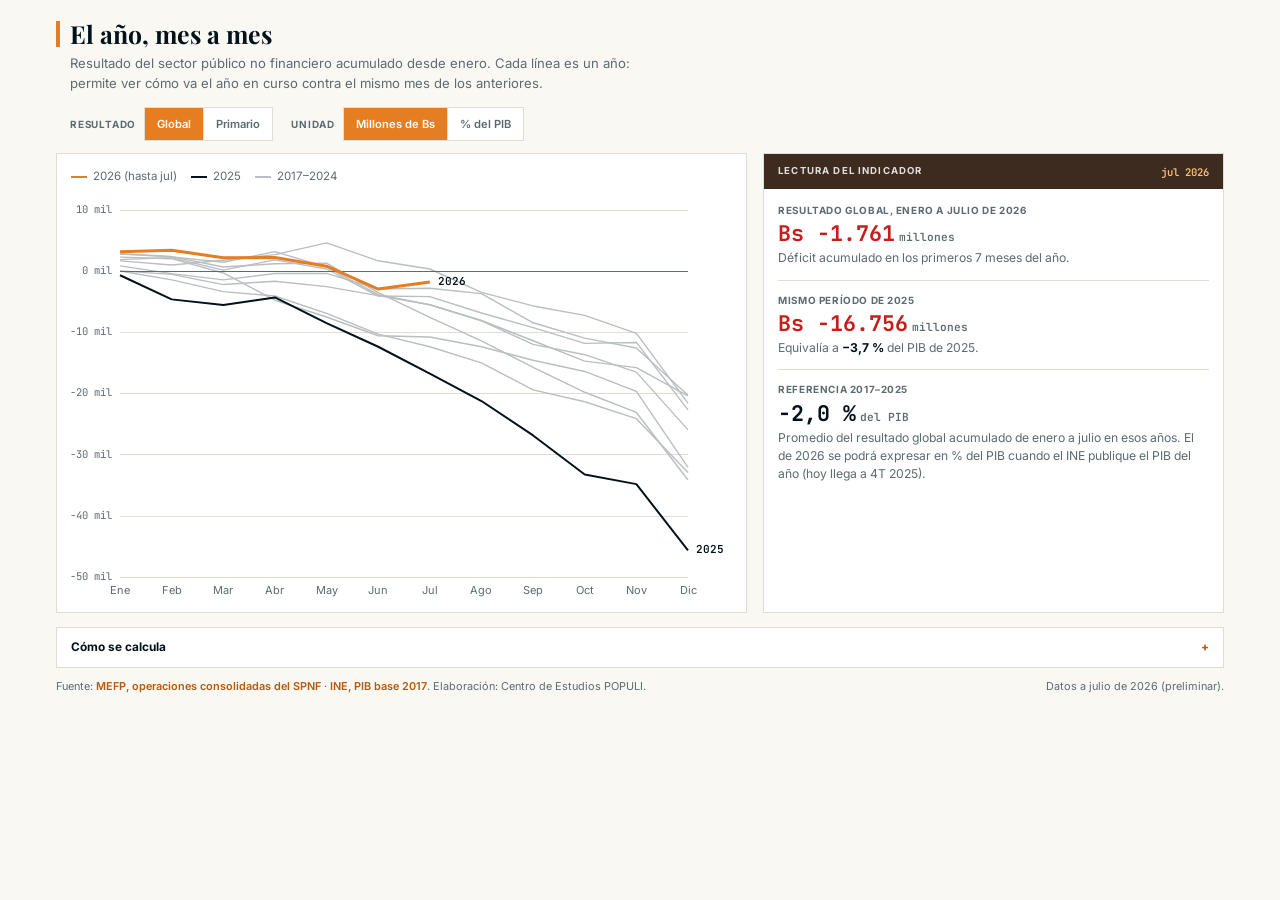
==== embed/acumulado.html @ 5e0bb0c6 "Monitor Fiscal: scrapers, controles, conciliación BCB-MEFP y 7 gráficos Fuentes (todas desde 2017, P" ====
<!DOCTYPE html>
<html lang="es">
<head>
<meta charset="UTF-8">
<meta name="viewport" content="width=device-width, initial-scale=1">
<title>El año, mes a mes · Monitor Fiscal POPULI</title>
<link rel="preconnect" href="https://fonts.googleapis.com"><link rel="preconnect" href="https://fonts.gstatic.com" crossorigin>
<link href="https://fonts.googleapis.com/css2?family=Playfair+Display:wght@600;700&family=Inter:wght@400;500;600;700&family=JetBrains+Mono:wght@500;600;700&display=swap" rel="stylesheet">
<link rel="stylesheet" href="comun.css">
<script src="lib/echarts.min.js"></script>
<script src="comun.js"></script>
</head>
<body>
<div class="wrap">
  <div class="hd">
    <h1 class="hd-t">El año, mes a mes</h1>
    <p class="hd-s">Resultado del sector público no financiero acumulado desde enero. Cada línea es un año: permite ver cómo va el año en curso contra el mismo mes de los anteriores.</p>
  </div>
  <div class="ctl">
    <div class="ctl-g"><span class="ctl-l">Resultado</span><div class="seg" id="c-tipo"></div></div>
    <div class="ctl-g"><span class="ctl-l">Unidad</span><div class="seg" id="c-unidad"></div></div>
  </div>
  <div class="grid">
    <div class="card">
      <div class="leyenda" id="leyenda"></div>
      <div class="chart" id="chart"><div class="cargando">Cargando…</div></div>
    </div>
    <aside class="lect">
      <div class="lect-hd"><b>Lectura del indicador</b><span id="corte"></span></div>
      <div class="lect-bd" id="lectura"></div>
    </aside>
  </div>
  <details class="notas">
    <summary>Cómo se calcula</summary>
    <div>
      <p>Para cada año se suma el resultado mensual del SPNF (flujo de caja, MEFP) desde enero hasta el mes indicado. Negativo es déficit.</p>
      <p><strong>En bolivianos</strong> los años se comparan en moneda corriente: la inflación agranda los montos recientes. <strong>En % del PIB</strong> cada año se divide por el PIB nominal de ese mismo año (INE, base 2017); el año en curso no aparece hasta que el INE publique su PIB.</p>
      <p>Los meses del año en curso son preliminares y el MEFP los revisa al publicar el mes siguiente.</p>
    </div>
  </details>
  <div class="fuente">
    <span>Fuente: <a id="f-mefp" target="_blank" rel="noopener">MEFP, operaciones consolidadas del SPNF</a> · <a id="f-ine" target="_blank" rel="noopener">INE, PIB base 2017</a>. Elaboración: Centro de Estudios POPULI.</span>
    <span id="f-corte"></span>
  </div>
</div>
<script>
(function () {
  const estado = { tipo: 'global', unidad: 'bs' };
  const el = document.getElementById('chart');
  const MES = PF.MESES.map(function (m) { return m.charAt(0).toUpperCase() + m.slice(1); });

  PF.cargar(['indicadores.json', 'spnf.json', 'pib.json']).then(function (r) {
    const ind = r[0], spnf = r[1], pib = r[2];
    const AC = ind.acumulado;
    const actual = AC[AC.length - 1], previo = AC[AC.length - 2];
    document.getElementById('f-mefp').href = spnf.meta.pagina;
    document.getElementById('f-ine').href = pib.meta.pagina;
    document.getElementById('f-corte').textContent = 'Datos a ' + PF.mesLargo(spnf.meta.ultimo_mes) + ' (preliminar).';
    document.getElementById('corte').textContent = PF.mes(spnf.meta.ultimo_mes);

    const valor = function (p) { return estado.unidad === 'pib' ? p[estado.tipo + '_pib'] : p[estado.tipo]; };
    const fmt = function (v) { return estado.unidad === 'pib' ? PF.num(v, 1) + ' %' : 'Bs ' + PF.num(v, 0); };

    const g = PF.montar(el, function () {
      const c = PF.c();
      // Color por año fijo: en curso = naranja, anterior = tinta, el resto gris.
      const color = function (a) { return a.anio === actual.anio ? c.c3 : a.anio === previo.anio ? c.ink : c.g3; };
      const visibles = AC.filter(function (a) { return estado.unidad === 'bs' || a.pib; });
      const items = [];
      if (visibles.indexOf(actual) >= 0) items.push({ nombre: String(actual.anio) + (actual.completo ? '' : ' (hasta ' + PF.MESES[actual.meses.length - 1] + ')'), color: c.c3, forma: 'linea' });
      items.push({ nombre: String(previo.anio), color: c.ink, forma: 'linea' });
      items.push({ nombre: AC[0].anio + '–' + (previo.anio - 1), color: c.g3, forma: 'linea' });
      PF.leyenda(document.getElementById('leyenda'), items);
      return {
        animationDuration: 500,
        grid: PF.grid({ right: PF.pequeño() ? 14 : 44 }),
        tooltip: PF.tooltip({
          formatter: function (ps) {
            const m = ps[0].dataIndex;
            const filas = visibles.map(function (a) { return { a: a, v: a.meses[m] ? valor(a.meses[m]) : null }; })
              .filter(function (x) { return x.v !== null && x.v !== undefined; })
              .sort(function (x, y) { return y.a.anio - x.a.anio; });
            return '<b>Enero a ' + PF.MESES_L[m] + '</b>' + filas.map(function (x) {
              return PF.fila(color(x.a), String(x.a.anio), fmt(x.v), 'linea');
            }).join('');
          }
        }),
        xAxis: PF.ejeX(MES, { boundaryGap: false }),
        yAxis: PF.ejeY(function (v) { return estado.unidad === 'pib' ? PF.num(v, 0) + ' %' : PF.num(v / 1000, 0) + ' mil'; }),
        series: visibles.map(function (a) {
          const destacado = a.anio === actual.anio || a.anio === previo.anio;
          return {
            type: 'line', name: String(a.anio), data: a.meses.map(valor), showSymbol: false, symbol: 'rect',
            symbolSize: 7, smooth: false, z: destacado ? 5 : 2,
            lineStyle: { width: a.anio === actual.anio ? 3 : destacado ? 2 : 1.4, color: color(a) },
            itemStyle: { color: color(a) }, emphasis: { focus: 'series' },
            endLabel: { show: !PF.pequeño() && destacado, formatter: '{a}', color: c.ink, fontFamily: 'JetBrains Mono', fontSize: 11, fontWeight: 600 },
            markLine: a === visibles[0] ? { silent: true, symbol: 'none', data: [{ yAxis: 0 }], lineStyle: { color: c.muted, width: 1, type: 'solid' }, label: { show: false } } : undefined
          };
        })
      };
    });

    PF.segmento(document.getElementById('c-tipo'), [['global', 'Global'], ['primario', 'Primario']], estado.tipo,
      function (v) { estado.tipo = v; g.redibujar(); lectura(); });
    PF.segmento(document.getElementById('c-unidad'), [['bs', 'Millones de Bs'], ['pib', '% del PIB']], estado.unidad,
      function (v) { estado.unidad = v; g.redibujar(); lectura(); });

    function lectura() {
      const n = actual.meses.length, ultMes = actual.meses[n - 1], mismo = previo.meses[n - 1];
      const hasta = PF.MESES_L[n - 1], nombre = estado.tipo === 'global' ? 'Resultado global' : 'Resultado primario';
      const cls = function (v) { return v < 0 ? 'neg' : 'pos'; };
      // Promedio de los años completos con PIB, al mismo mes, en % del PIB.
      const conPib = AC.filter(function (a) { return a.pib && a.meses[n - 1]; });
      const prom = conPib.reduce(function (s, a) { return s + a.meses[n - 1][estado.tipo + '_pib']; }, 0) / conPib.length;
      let h = '<div class="dato"><div class="dato-l">' + nombre + ', enero a ' + hasta + ' de ' + actual.anio + '</div>' +
        '<div class="dato-v ' + cls(ultMes[estado.tipo]) + '">Bs ' + PF.num(ultMes[estado.tipo], 0) + '<small>millones</small></div>' +
        '<div class="dato-d">' + (ultMes[estado.tipo] < 0 ? 'Déficit' : 'Superávit') + ' acumulado en los primeros ' + n + ' meses del año.</div></div>';
      h += '<div class="dato"><div class="dato-l">Mismo período de ' + previo.anio + '</div>' +
        '<div class="dato-v ' + cls(mismo[estado.tipo]) + '">Bs ' + PF.num(mismo[estado.tipo], 0) + '<small>millones</small></div>' +
        '<div class="dato-d">Equivalía a <strong>' + PF.num(mismo[estado.tipo + '_pib'], 1) + ' %</strong> del PIB de ' + previo.anio + '.</div></div>';
      h += '<div class="dato"><div class="dato-l">Referencia ' + conPib[0].anio + '–' + conPib[conPib.length - 1].anio + '</div>' +
        '<div class="dato-v">' + PF.num(prom, 1) + ' %<small>del PIB</small></div>' +
        '<div class="dato-d">Promedio del ' + nombre.toLowerCase() + ' acumulado de enero a ' + hasta + ' en esos años. El de ' + actual.anio +
        ' se podrá expresar en % del PIB cuando el INE publique el PIB del año (hoy llega a ' + PF.trim(ind.meta.pib_hasta) + ').</div></div>';
      document.getElementById('lectura').innerHTML = h;
    }
    lectura();
  }).catch(function (e) { PF.error(el, e); });
})();
</script>
</body>
</html>
---- embed/comun.css ----
/* ════════════════════════════════════════════════════════════════════════════
   Monitor Fiscal POPULI — estilos comunes de los gráficos incrustados.

   Reglas de la casa que se cumplen acá y en ningún otro lado:
   - Filos rectos: border-radius 0 en TODO (también tooltip y marcadores de ECharts,
     que llevan el radio en línea: ver comun.js).
   - Un solo acento de interfaz por página: el naranja del fiscal (#E57D22; #EE9B00 en
     oscuro). Los DATOS no usan el acento: rojo = déficit / lo que se debe, turquesa =
     superávit / lo que entra, naranja = tercera serie; el resto, grises escalonados.
     Paleta validada con validate_palette.js (claro sobre #FFFFFF, oscuro sobre #141414).
   - Lectura del indicador SIEMPRE a la derecha (3fr + 2fr).
   ════════════════════════════════════════════════════════════════════════════ */
:root {
  --bg: #FAF8F3; --card: #FFFFFF; --ink: #001219; --muted: #5C6B70; --grid: #E2DDD3;
  --line: #E2DDD3; --cream: #F5EFE0; --accent: #E57D22; --accent-ink: #B35A10;
  --neg: #C71E1D; --pos: #0A9396; --c3: #E57D22;
  --g1: #5C6B70; --g2: #8A9699; --g3: #B9BEC0;
  --head: #3D2B1F;
}
[data-theme="dark"] {
  --bg: #080808; --card: #141414; --ink: #E2E8F0; --muted: #8A9699; --grid: #26303D;
  --line: #2A3A50; --cream: #1A2230; --accent: #EE9B00; --accent-ink: #EE9B00;
  --neg: #C71E1D; --pos: #0A9396; --c3: #D9761E;
  --g1: #8A9699; --g2: #6E7A7D; --g3: #4A5457;
  --head: #1E1410;
}
*, *::before, *::after { box-sizing: border-box; margin: 0; padding: 0; border-radius: 0 !important; }
html, body { background: var(--bg); color: var(--ink); }
body { font-family: 'Inter', system-ui, sans-serif; line-height: 1.55; -webkit-font-smoothing: antialiased; transition: background .2s, color .2s; }
.wrap { max-width: 1200px; margin: 0 auto; padding: 20px 16px 24px; }

/* Encabezado de la sección */
.hd { margin-bottom: 14px; }
.hd-t { font-family: 'Playfair Display', Georgia, serif; font-size: 1.55rem; font-weight: 700; line-height: 1.15; display: flex; gap: 10px; align-items: center; }
.hd-t::before { content: ""; width: 4px; height: 26px; background: var(--accent); flex-shrink: 0; }
.hd-s { font-size: .82rem; color: var(--muted); margin-top: 4px; padding-left: 14px; max-width: 72ch; }

/* Controles: UNA fila, arriba del gráfico */
.ctl { display: flex; flex-wrap: wrap; gap: 10px 18px; align-items: center; margin: 0 0 12px 14px; }
.ctl-g { display: flex; align-items: center; gap: 8px; }
.ctl-l { font-size: .62rem; font-weight: 700; text-transform: uppercase; letter-spacing: .08em; color: var(--muted); }
.seg { display: flex; border: 1px solid var(--line); background: var(--card); }
.seg button { font: 600 .7rem 'Inter', sans-serif; padding: 6px 12px; min-height: 32px; border: 0; background: transparent; color: var(--muted); cursor: pointer; }
.seg button + button { border-left: 1px solid var(--line); }
.seg button:hover { color: var(--ink); }
.seg button[aria-pressed="true"] { background: var(--accent); color: #fff; }
[data-theme="dark"] .seg button[aria-pressed="true"] { color: #111; }

/* Gráfico + lectura */
.grid { display: grid; grid-template-columns: 3fr 2fr; gap: 16px; align-items: stretch; }
.card { background: var(--card); border: 1px solid var(--line); padding: 14px 14px 8px; display: flex; flex-direction: column; min-height: 460px; }
.chart { flex: 1; min-height: 400px; width: 100%; }
.leyenda { display: flex; flex-wrap: wrap; gap: 6px 14px; font-size: .72rem; color: var(--muted); margin-bottom: 6px; }
.leyenda span { display: inline-flex; align-items: center; gap: 6px; }
.leyenda i { width: 12px; height: 12px; display: inline-block; }
.leyenda i.linea { height: 0; border-top: 2px solid; width: 16px; }
.leyenda i.punto { width: 9px; height: 9px; border: 2px solid; background: var(--card); }

.lect { background: var(--card); border: 1px solid var(--line); display: flex; flex-direction: column; }
.lect-hd { background: var(--head); color: rgba(255,255,255,.85); padding: 10px 14px; display: flex; justify-content: space-between; align-items: center; gap: 8px; }
.lect-hd b { font-size: .6rem; font-weight: 700; letter-spacing: .12em; text-transform: uppercase; }
.lect-hd span { font: 600 .66rem 'JetBrains Mono', monospace; color: #F6C27A; }
.lect-bd { padding: 14px; flex: 1; }
.dato { padding: 0 0 12px; margin-bottom: 12px; border-bottom: 1px solid var(--line); }
.dato:last-child { border-bottom: 0; margin-bottom: 0; }
.dato-l { font-size: .62rem; font-weight: 700; letter-spacing: .06em; text-transform: uppercase; color: var(--muted); }
.dato-v { font: 700 1.35rem 'JetBrains Mono', monospace; line-height: 1.25; margin: 2px 0; }
.dato-v small { font-size: .7rem; font-weight: 600; color: var(--muted); margin-left: 4px; }
.dato-d { font-size: .76rem; color: var(--muted); line-height: 1.5; }
.dato-d strong { color: var(--ink); }
.neg { color: var(--neg); } .pos { color: var(--pos); }

/* Notas y fuente */
.notas { margin-top: 14px; border: 1px solid var(--line); background: var(--card); }
.notas summary { cursor: pointer; padding: 10px 14px; font-size: .74rem; font-weight: 700; color: var(--ink); list-style: none; display: flex; justify-content: space-between; }
.notas summary::after { content: "+"; color: var(--accent-ink); font-weight: 700; }
.notas[open] summary::after { content: "−"; }
.notas div { padding: 0 14px 12px; font-size: .76rem; color: var(--muted); line-height: 1.6; }
.notas div p + p { margin-top: 6px; }
.notas strong { color: var(--ink); }
.fuente { margin-top: 10px; font-size: .68rem; color: var(--muted); display: flex; flex-wrap: wrap; justify-content: space-between; gap: 6px; }
.fuente a { color: var(--accent-ink); font-weight: 600; text-decoration: none; }
.fuente a:hover { text-decoration: underline; }
.tabla-wrap { overflow-x: auto; }
table.t { border-collapse: collapse; width: 100%; font-size: .74rem; }
table.t th, table.t td { padding: 5px 8px; border-bottom: 1px solid var(--line); text-align: right; white-space: nowrap; }
table.t th:first-child, table.t td:first-child { text-align: left; }
table.t th { font-size: .62rem; text-transform: uppercase; letter-spacing: .05em; color: var(--muted); }
table.t td { font-family: 'JetBrains Mono', monospace; }

.cargando { padding: 80px 0; text-align: center; color: var(--muted); font-size: .8rem; }
.error { padding: 40px 16px; text-align: center; color: var(--neg); font-size: .8rem; }

/* Tooltip de ECharts: el radio va en línea (ver comun.js); los marcadores de color, acá. */
.tt span { border-radius: 0 !important; }

@media (max-width: 900px) {
  .grid { grid-template-columns: 1fr; }
  .card { min-height: 380px; }
  .chart { min-height: 330px; }
}
@media (max-width: 560px) {
  .wrap { padding: 14px 12px 18px; }
  .hd-t { font-size: 1.22rem; }
  .ctl { margin-left: 0; }
  .seg button { padding: 6px 9px; font-size: .66rem; }
  .dato-v { font-size: 1.15rem; }
}
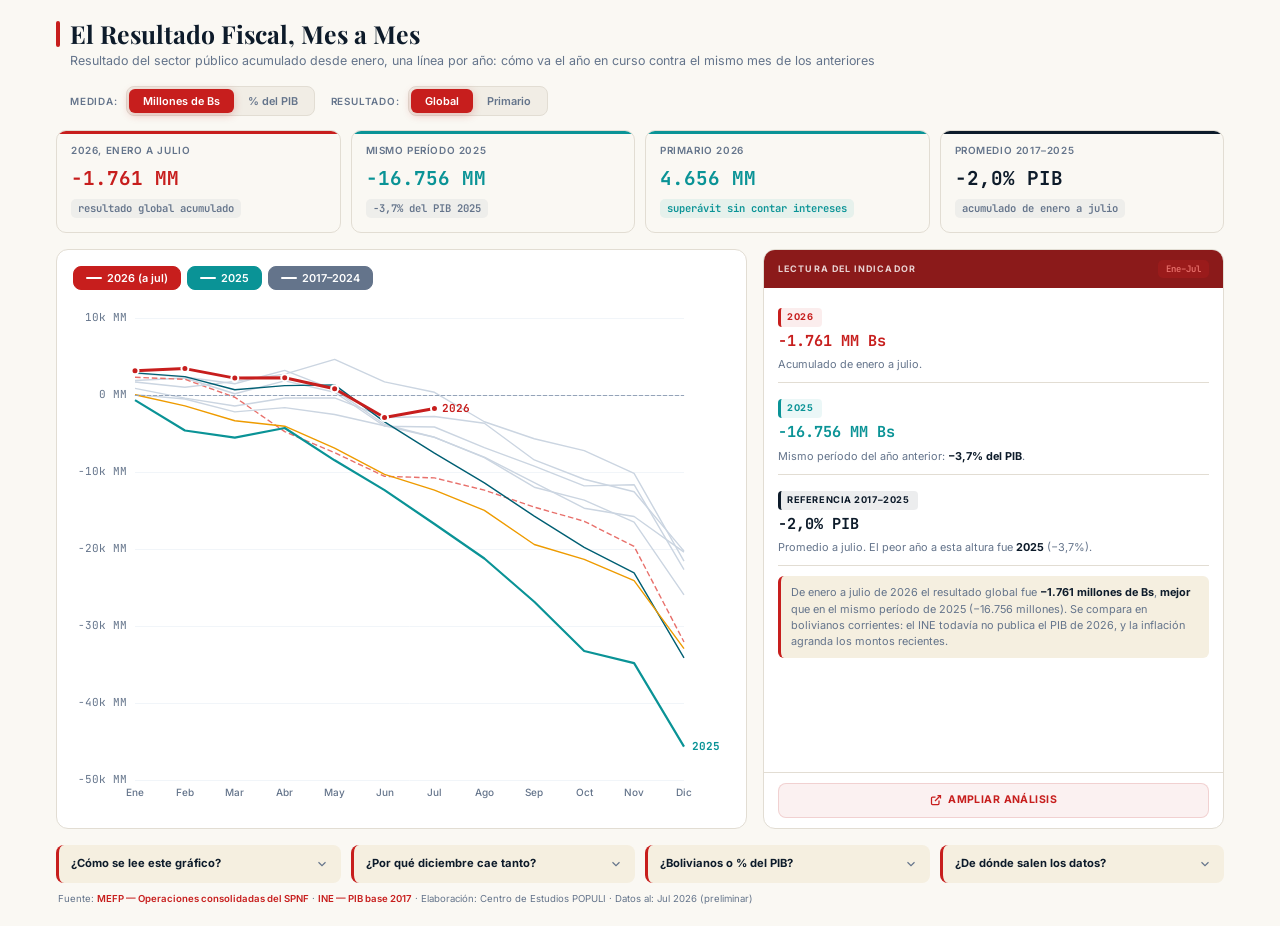
==== commit d61f3ed8: "Rediseño de los 8 gráficos con el molde del Monitor Monetario - estilo.css (copiado del Monetario) +" ====
--- a/embed/acumulado.html
+++ b/embed/acumulado.html
@@ -1,133 +1,155 @@
 <!DOCTYPE html>
-<html lang="es">
+<html lang="es" data-theme="light">
 <head>
-<meta charset="UTF-8">
-<meta name="viewport" content="width=device-width, initial-scale=1">
-<title>El año, mes a mes · Monitor Fiscal POPULI</title>
-<link rel="preconnect" href="https://fonts.googleapis.com"><link rel="preconnect" href="https://fonts.gstatic.com" crossorigin>
-<link href="https://fonts.googleapis.com/css2?family=Playfair+Display:wght@600;700&family=Inter:wght@400;500;600;700&family=JetBrains+Mono:wght@500;600;700&display=swap" rel="stylesheet">
-<link rel="stylesheet" href="comun.css">
-<script src="lib/echarts.min.js"></script>
-<script src="comun.js"></script>
+  <meta charset="UTF-8" />
+  <meta name="viewport" content="width=device-width, initial-scale=1.0" />
+  <title>El Resultado Fiscal, Mes a Mes · Populi</title>
+  <link rel="preconnect" href="https://fonts.googleapis.com" />
+  <link rel="preconnect" href="https://fonts.gstatic.com" crossorigin />
+  <link href="https://fonts.googleapis.com/css2?family=Inter:wght@300..800&family=Playfair+Display:ital,wght@0,400..900;1,400..900&family=JetBrains+Mono:wght@400;500;600;700&display=swap" rel="stylesheet" />
+  <link rel="stylesheet" href="estilo.css" />
+  <script src="lib/echarts.min.js"></script>
+  <script src="base.js"></script>
 </head>
 <body>
-<div class="wrap">
-  <div class="hd">
-    <h1 class="hd-t">El año, mes a mes</h1>
-    <p class="hd-s">Resultado del sector público no financiero acumulado desde enero. Cada línea es un año: permite ver cómo va el año en curso contra el mismo mes de los anteriores.</p>
+  <div class="wrap">
+    <div class="sec-hd">
+      <div class="sec-title"><span class="accent-bar"></span>El Resultado Fiscal, Mes a Mes</div>
+      <div class="sec-sub">Resultado del sector público acumulado desde enero, una línea por año: cómo va el año en curso contra el mismo mes de los anteriores</div>
+    </div>
+
+    <div class="hz-bar">
+      <span class="hz-lbl">Medida:</span><div class="hz-grp" id="b-medida"></div>
+      <span class="hz-lbl" style="margin-left:8px">Resultado:</span><div class="hz-grp" id="b-tipo"></div>
+    </div>
+
+    <div class="kpi-grid" id="kpis"></div>
+
+    <div class="main-grid">
+      <div class="chart-card">
+        <div class="chart-ctrl"><div class="tog-grp" id="pastillas"></div></div>
+        <div id="chart"><div class="loading"><div class="spinner"></div><span style="font-size:.8rem">Cargando…</span></div></div>
+      </div>
+      <div class="panel">
+        <div class="panel-hd"><span class="panel-hd-t">Lectura del indicador</span><span class="panel-hd-d" id="panel-fecha"></span></div>
+        <div class="panel-body" id="panel"></div>
+        <div class="panel-ft"><a href="../index.html" target="_blank" class="amp"><svg width="12" height="12" viewBox="0 0 24 24" fill="none" stroke="currentColor" stroke-width="2.5"><path d="M18 13v6a2 2 0 01-2 2H5a2 2 0 01-2-2V8a2 2 0 012-2h6"/><polyline points="15 3 21 3 21 9"/><line x1="10" y1="14" x2="21" y2="3"/></svg>Ampliar análisis</a></div>
+      </div>
+    </div>
+
+    <div class="edu-grid" id="preguntas"></div>
+    <div class="source"><span class="source-txt" id="fuente"></span></div>
   </div>
-  <div class="ctl">
-    <div class="ctl-g"><span class="ctl-l">Resultado</span><div class="seg" id="c-tipo"></div></div>
-    <div class="ctl-g"><span class="ctl-l">Unidad</span><div class="seg" id="c-unidad"></div></div>
-  </div>
-  <div class="grid">
-    <div class="card">
-      <div class="leyenda" id="leyenda"></div>
-      <div class="chart" id="chart"><div class="cargando">Cargando…</div></div>
-    </div>
-    <aside class="lect">
-      <div class="lect-hd"><b>Lectura del indicador</b><span id="corte"></span></div>
-      <div class="lect-bd" id="lectura"></div>
-    </aside>
-  </div>
-  <details class="notas">
-    <summary>Cómo se calcula</summary>
-    <div>
-      <p>Para cada año se suma el resultado mensual del SPNF (flujo de caja, MEFP) desde enero hasta el mes indicado. Negativo es déficit.</p>
-      <p><strong>En bolivianos</strong> los años se comparan en moneda corriente: la inflación agranda los montos recientes. <strong>En % del PIB</strong> cada año se divide por el PIB nominal de ese mismo año (INE, base 2017); el año en curso no aparece hasta que el INE publique su PIB.</p>
-      <p>Los meses del año en curso son preliminares y el MEFP los revisa al publicar el mes siguiente.</p>
-    </div>
-  </details>
-  <div class="fuente">
-    <span>Fuente: <a id="f-mefp" target="_blank" rel="noopener">MEFP, operaciones consolidadas del SPNF</a> · <a id="f-ine" target="_blank" rel="noopener">INE, PIB base 2017</a>. Elaboración: Centro de Estudios POPULI.</span>
-    <span id="f-corte"></span>
-  </div>
-</div>
-<script>
-(function () {
-  const estado = { tipo: 'global', unidad: 'bs' };
-  const el = document.getElementById('chart');
-  const MES = PF.MESES.map(function (m) { return m.charAt(0).toUpperCase() + m.slice(1); });
 
-  PF.cargar(['indicadores.json', 'spnf.json', 'pib.json']).then(function (r) {
-    const ind = r[0], spnf = r[1], pib = r[2];
-    const AC = ind.acumulado;
-    const actual = AC[AC.length - 1], previo = AC[AC.length - 2];
-    document.getElementById('f-mefp').href = spnf.meta.pagina;
-    document.getElementById('f-ine').href = pib.meta.pagina;
-    document.getElementById('f-corte').textContent = 'Datos a ' + PF.mesLargo(spnf.meta.ultimo_mes) + ' (preliminar).';
-    document.getElementById('corte').textContent = PF.mes(spnf.meta.ultimo_mes);
+  <script>
+  (function () {
+    const C = PF.C;
+    const estado = { medida: 'bs', tipo: 'global', mes: null };
+    const activas = new Set(['actual', 'previo', 'resto']);
 
-    const valor = function (p) { return estado.unidad === 'pib' ? p[estado.tipo + '_pib'] : p[estado.tipo]; };
-    const fmt = function (v) { return estado.unidad === 'pib' ? PF.num(v, 1) + ' %' : 'Bs ' + PF.num(v, 0); };
+    PF.cargar(['indicadores.json', 'spnf.json', 'pib.json']).then(function (r) {
+      const ind = r[0], spnf = r[1], pib = r[2], AC = ind.acumulado;
+      const actual = AC[AC.length - 1], previo = AC[AC.length - 2];
+      const nM = actual.meses.length;
+      // Color fijo por año: el actual en rojo, el anterior en turquesa, los dos de antes en
+      // oro y petróleo; el resto, gris. 2020 (pandemia) punteado, como referencia.
+      const color = function (a) {
+        if (a.anio === actual.anio) return C.rojo;
+        if (a.anio === previo.anio) return C.turquesa;
+        if (a.anio === previo.anio - 1) return C.oro;
+        if (a.anio === previo.anio - 2) return C.petroleo;
+        return a.anio === 2020 ? C.rojoClaro : (PF.dk() ? '#475569' : '#CBD5E1');
+      };
+      const grupo = function (a) { return a.anio === actual.anio ? 'actual' : a.anio === previo.anio ? 'previo' : 'resto'; };
+      const v = function (p) { return p ? (estado.medida === 'pib' ? p[estado.tipo + '_pib'] : p[estado.tipo]) : null; };
+      const fmt = function (x) { return x == null ? '—' : estado.medida === 'pib' ? PF.num(x, 1) + '% PIB' : PF.num(x, 0) + ' MM Bs'; };
+      const visibles = function () { return AC.filter(function (a) { return (estado.medida === 'bs' || a.pib) && activas.has(grupo(a)); }); };
 
-    const g = PF.montar(el, function () {
-      const c = PF.c();
-      // Color por año fijo: en curso = naranja, anterior = tinta, el resto gris.
-      const color = function (a) { return a.anio === actual.anio ? c.c3 : a.anio === previo.anio ? c.ink : c.g3; };
-      const visibles = AC.filter(function (a) { return estado.unidad === 'bs' || a.pib; });
-      const items = [];
-      if (visibles.indexOf(actual) >= 0) items.push({ nombre: String(actual.anio) + (actual.completo ? '' : ' (hasta ' + PF.MESES[actual.meses.length - 1] + ')'), color: c.c3, forma: 'linea' });
-      items.push({ nombre: String(previo.anio), color: c.ink, forma: 'linea' });
-      items.push({ nombre: AC[0].anio + '–' + (previo.anio - 1), color: c.g3, forma: 'linea' });
-      PF.leyenda(document.getElementById('leyenda'), items);
-      return {
-        animationDuration: 500,
-        grid: PF.grid({ right: PF.pequeño() ? 14 : 44 }),
-        tooltip: PF.tooltip({
-          formatter: function (ps) {
+      // Tarjetas.
+      const act = actual.meses[nM - 1], mis = previo.meses[nM - 1];
+      const conPib = AC.filter(function (a) { return a.pib && a.meses[nM - 1]; });
+      const prom = conPib.reduce(function (s, a) { return s + a.meses[nM - 1].global_pib; }, 0) / conPib.length;
+      const hasta = PF.MES_L[nM - 1];
+      document.getElementById('kpis').innerHTML =
+        PF.kpi(act.global < 0 ? C.rojo : C.turquesa, actual.anio + ', enero a ' + hasta, PF.num(act.global, 0) + ' MM', 'resultado global acumulado', 'flat') +
+        PF.kpi(C.turquesa, 'Mismo período ' + previo.anio, PF.num(mis.global, 0) + ' MM', PF.num(mis.global_pib, 1) + '% del PIB ' + previo.anio, 'flat') +
+        PF.kpi(act.primario >= 0 ? C.turquesa : C.rojoOscuro, 'Primario ' + actual.anio, PF.num(act.primario, 0) + ' MM', act.primario >= 0 ? 'superávit sin contar intereses' : 'déficit aun sin intereses', act.primario >= 0 ? 'down' : 'up') +
+        PF.kpi(PF.tinta(), 'Promedio ' + conPib[0].anio + '–' + conPib[conPib.length - 1].anio, PF.num(prom, 1) + '% PIB', 'acumulado de enero a ' + hasta, 'flat');
+
+      const g = PF.montar(document.getElementById('chart'), function () {
+        const d = PF.dk();
+        return {
+          grid: { left: 62, right: PF.pequeno() ? 18 : 46, top: 18, bottom: 32 },
+          xAxis: PF.ejeX(PF.MES, { boundaryGap: false }),
+          yAxis: PF.ejeY(function (x) { return estado.medida === 'pib' ? PF.num(x, 0) + '%' : PF.corto(x) + ' MM'; }),
+          tooltip: PF.tooltip(function (ps) {
             const m = ps[0].dataIndex;
-            const filas = visibles.map(function (a) { return { a: a, v: a.meses[m] ? valor(a.meses[m]) : null }; })
-              .filter(function (x) { return x.v !== null && x.v !== undefined; })
-              .sort(function (x, y) { return y.a.anio - x.a.anio; });
-            return '<b>Enero a ' + PF.MESES_L[m] + '</b>' + filas.map(function (x) {
-              return PF.fila(color(x.a), String(x.a.anio), fmt(x.v), 'linea');
-            }).join('');
-          }
-        }),
-        xAxis: PF.ejeX(MES, { boundaryGap: false }),
-        yAxis: PF.ejeY(function (v) { return estado.unidad === 'pib' ? PF.num(v, 0) + ' %' : PF.num(v / 1000, 0) + ' mil'; }),
-        series: visibles.map(function (a) {
-          const destacado = a.anio === actual.anio || a.anio === previo.anio;
-          return {
-            type: 'line', name: String(a.anio), data: a.meses.map(valor), showSymbol: false, symbol: 'rect',
-            symbolSize: 7, smooth: false, z: destacado ? 5 : 2,
-            lineStyle: { width: a.anio === actual.anio ? 3 : destacado ? 2 : 1.4, color: color(a) },
-            itemStyle: { color: color(a) }, emphasis: { focus: 'series' },
-            endLabel: { show: !PF.pequeño() && destacado, formatter: '{a}', color: c.ink, fontFamily: 'JetBrains Mono', fontSize: 11, fontWeight: 600 },
-            markLine: a === visibles[0] ? { silent: true, symbol: 'none', data: [{ yAxis: 0 }], lineStyle: { color: c.muted, width: 1, type: 'solid' }, label: { show: false } } : undefined
-          };
-        })
-      };
-    });
+            panel(m);
+            let h = PF.ttTitulo('Enero a ' + PF.MES_L[m]);
+            ps.slice().sort(function (x, y) { return y.seriesName - x.seriesName; }).forEach(function (q) { if (q.value != null) h += PF.ttFila(q.color, q.seriesName, fmt(q.value)); });
+            return h;
+          }, { axisPointer: { type: 'line', lineStyle: { color: d ? '#475569' : '#94A3B8', type: 'dashed' } } }),
+          series: visibles().map(function (a) {
+            const esActual = a.anio === actual.anio, dest = esActual || a.anio === previo.anio;
+            return {
+              name: String(a.anio), type: 'line', data: a.meses.map(v), smooth: false, z: esActual ? 6 : dest ? 4 : 2,
+              symbol: 'circle', symbolSize: esActual ? 7 : 0, showSymbol: esActual,
+              lineStyle: { width: esActual ? 3 : dest ? 2.2 : 1.4, color: color(a), type: a.anio === 2020 ? 'dashed' : 'solid' },
+              itemStyle: { color: color(a), borderColor: d ? '#141414' : '#fff', borderWidth: 2 },
+              emphasis: { focus: 'series' },
+              endLabel: { show: dest && !PF.pequeno(), formatter: '{a}', color: color(a), fontFamily: 'JetBrains Mono', fontSize: 11, fontWeight: 700 },
+              markLine: a === visibles()[0] ? { silent: true, symbol: 'none', data: [{ yAxis: 0 }], lineStyle: { color: d ? '#475569' : '#94A3B8', width: 1 }, label: { show: false } } : undefined
+            };
+          })
+        };
+      });
+      g.chart.on('click', function (q) { if (q.dataIndex !== undefined) panel(q.dataIndex); });
 
-    PF.segmento(document.getElementById('c-tipo'), [['global', 'Global'], ['primario', 'Primario']], estado.tipo,
-      function (v) { estado.tipo = v; g.redibujar(); lectura(); });
-    PF.segmento(document.getElementById('c-unidad'), [['bs', 'Millones de Bs'], ['pib', '% del PIB']], estado.unidad,
-      function (v) { estado.unidad = v; g.redibujar(); lectura(); });
+      PF.pastillas(document.getElementById('pastillas'), [
+        { k: 'actual', nombre: String(actual.anio) + (actual.completo ? '' : ' (a ' + PF.MES[nM - 1].toLowerCase() + ')'), color: C.rojo },
+        { k: 'previo', nombre: String(previo.anio), color: C.turquesa },
+        { k: 'resto', nombre: AC[0].anio + '–' + (previo.anio - 1), color: C.grisOscuro }
+      ], activas, function () { g.redibujar(); });
+      PF.botonera(document.getElementById('b-medida'), [['bs', 'Millones de Bs'], ['pib', '% del PIB']], estado.medida, function (x) { estado.medida = x; g.redibujar(); panel(estado.mes); });
+      PF.botonera(document.getElementById('b-tipo'), [['global', 'Global'], ['primario', 'Primario']], estado.tipo, function (x) { estado.tipo = x; g.redibujar(); panel(estado.mes); });
 
-    function lectura() {
-      const n = actual.meses.length, ultMes = actual.meses[n - 1], mismo = previo.meses[n - 1];
-      const hasta = PF.MESES_L[n - 1], nombre = estado.tipo === 'global' ? 'Resultado global' : 'Resultado primario';
-      const cls = function (v) { return v < 0 ? 'neg' : 'pos'; };
-      // Promedio de los años completos con PIB, al mismo mes, en % del PIB.
-      const conPib = AC.filter(function (a) { return a.pib && a.meses[n - 1]; });
-      const prom = conPib.reduce(function (s, a) { return s + a.meses[n - 1][estado.tipo + '_pib']; }, 0) / conPib.length;
-      let h = '<div class="dato"><div class="dato-l">' + nombre + ', enero a ' + hasta + ' de ' + actual.anio + '</div>' +
-        '<div class="dato-v ' + cls(ultMes[estado.tipo]) + '">Bs ' + PF.num(ultMes[estado.tipo], 0) + '<small>millones</small></div>' +
-        '<div class="dato-d">' + (ultMes[estado.tipo] < 0 ? 'Déficit' : 'Superávit') + ' acumulado en los primeros ' + n + ' meses del año.</div></div>';
-      h += '<div class="dato"><div class="dato-l">Mismo período de ' + previo.anio + '</div>' +
-        '<div class="dato-v ' + cls(mismo[estado.tipo]) + '">Bs ' + PF.num(mismo[estado.tipo], 0) + '<small>millones</small></div>' +
-        '<div class="dato-d">Equivalía a <strong>' + PF.num(mismo[estado.tipo + '_pib'], 1) + ' %</strong> del PIB de ' + previo.anio + '.</div></div>';
-      h += '<div class="dato"><div class="dato-l">Referencia ' + conPib[0].anio + '–' + conPib[conPib.length - 1].anio + '</div>' +
-        '<div class="dato-v">' + PF.num(prom, 1) + ' %<small>del PIB</small></div>' +
-        '<div class="dato-d">Promedio del ' + nombre.toLowerCase() + ' acumulado de enero a ' + hasta + ' en esos años. El de ' + actual.anio +
-        ' se podrá expresar en % del PIB cuando el INE publique el PIB del año (hoy llega a ' + PF.trim(ind.meta.pib_hasta) + ').</div></div>';
-      document.getElementById('lectura').innerHTML = h;
-    }
-    lectura();
-  }).catch(function (e) { PF.error(el, e); });
-})();
-</script>
+      function panel(m) {
+        if (m === null || m === undefined) m = nM - 1;
+        estado.mes = m;
+        document.getElementById('panel-fecha').textContent = 'Ene–' + PF.MES[m];
+        const ea = actual.meses[m], ep = previo.meses[m];
+        const refs = AC.filter(function (a) { return a.pib && a.meses[m] && a !== actual; });
+        const promM = refs.reduce(function (s, a) { return s + a.meses[m][estado.tipo + '_pib']; }, 0) / refs.length;
+        const peor = refs.reduce(function (x, a) { return a.meses[m][estado.tipo + '_pib'] < x.meses[m][estado.tipo + '_pib'] ? a : x; });
+        let h = '';
+        h += ea ? PF.pb(C.rojo, String(actual.anio), fmt(v(ea)), 'Acumulado de enero a ' + PF.MES_L[m] + '.' + (estado.medida === 'pib' ? '' : '')) :
+                  PF.pb(C.rojo, String(actual.anio), '—', 'Todavía no hay dato de ' + PF.MES_L[m] + '.');
+        h += PF.pb(C.turquesa, String(previo.anio), fmt(v(ep)), 'Mismo período del año anterior: <strong>' + PF.num(ep[estado.tipo + '_pib'], 1) + '% del PIB</strong>.');
+        h += PF.pb(PF.tinta(), 'Referencia ' + refs[0].anio + '–' + refs[refs.length - 1].anio, PF.num(promM, 1) + '% PIB',
+                   'Promedio a ' + PF.MES_L[m] + '. El peor año a esta altura fue <strong>' + peor.anio + '</strong> (' + PF.num(peor.meses[m][estado.tipo + '_pib'], 1) + '%).');
+        let t;
+        if (ea) {
+          const mejora = ea[estado.tipo] > ep[estado.tipo];
+          t = 'De enero a ' + PF.MES_L[m] + ' de ' + actual.anio + ' el resultado ' + estado.tipo + ' fue <strong>' + PF.num(ea[estado.tipo], 0) + ' millones de Bs</strong>, ' +
+              (mejora ? '<strong>mejor</strong>' : '<strong>peor</strong>') + ' que en el mismo período de ' + previo.anio + ' (' + PF.num(ep[estado.tipo], 0) + ' millones). ' +
+              'Se compara en bolivianos corrientes: el INE todavía no publica el PIB de ' + actual.anio + ', y la inflación agranda los montos recientes.';
+        } else {
+          t = 'Para ' + PF.MES_L[m] + ' todavía no hay dato de ' + actual.anio + '. El MEFP publica el mes con unas seis a ocho semanas de rezago.';
+        }
+        document.getElementById('panel').innerHTML = h + PF.ctx(t);
+      }
+      panel(nM - 1);
+
+      PF.preguntas(document.getElementById('preguntas'), [
+        ['¿Cómo se lee este gráfico?', 'Cada línea suma el resultado del sector público mes a mes desde enero. Si la línea baja, el déficit se acumula. Comparar un año con otro <strong>en el mismo mes</strong> evita confundir la estacionalidad (hay meses de mucho gasto, como diciembre) con un cambio de tendencia.'],
+        ['¿Por qué diciembre cae tanto?', 'Al cierre del año se concentran pagos: aguinaldos, inversión pública que se ejecuta a último momento y transferencias. Por eso buena parte del déficit anual se forma en los últimos meses.'],
+        ['¿Bolivianos o % del PIB?', 'En <strong>bolivianos</strong> se ve el monto, pero la inflación agranda los años recientes. En <strong>% del PIB</strong> los años se comparan en su escala; el año en curso aparece recién cuando el INE publica su PIB.'],
+        ['¿De dónde salen los datos?', 'De las operaciones consolidadas del sector público no financiero que publica el MEFP cada mes (flujo de caja). Los meses del año en curso son preliminares y se revisan al publicar el mes siguiente.']
+      ]);
+      document.getElementById('fuente').innerHTML = 'Fuente: <a href="' + spnf.meta.pagina + '" target="_blank">MEFP — Operaciones consolidadas del SPNF</a> · <a href="' + pib.meta.pagina +
+        '" target="_blank">INE — PIB base 2017</a> · Elaboración: Centro de Estudios POPULI · Datos al: ' + PF.mes(spnf.meta.ultimo_mes) + ' (preliminar)';
+    }).catch(function (e) { document.getElementById('chart').innerHTML = '<div class="loading" style="color:#C71E1D">No se pudieron cargar los datos: ' + e.message + '</div>'; });
+  })();
+  </script>
 </body>
 </html>
--- a/embed/estilo.css
+++ b/embed/estilo.css
@@ -0,0 +1,134 @@
+/* ════════════════════════════════════════════════════════════════════════════
+   Monitor Fiscal POPULI — estilo común de los gráficos.
+   COPIADO del Monitor Monetario (populi-monetario/embed/determinantes_base.html), que es
+   la referencia de la casa para los monitores: mismas tarjetas de cifras, pastillas,
+   panel de lectura, recuadro de conclusión, preguntas desplegables y fuente. Si cambia
+   el molde del Monetario, se vuelve a copiar de ahí: no se rediseña acá.
+   ════════════════════════════════════════════════════════════════════════════ */
+:root {
+      --populi:#C71E1D; --populi-light:#E8706B;
+      --cream:#F5EFE0; --brown-dark:#3D2B1F;
+      --navy:#0D1B2A; --navy-light:#1A2940; --slate:#475569; --slate-light:#64748B;
+      --warm-white:#FAF8F3; --light-gray:#F1EDE5; --border:#E2DDD3; --dark-border:#2A3A50;
+      --bg:var(--warm-white); --card:#FFFFFF; --text:var(--brown-dark); --muted:var(--slate-light);
+      --c-accent:#C71E1D;
+      --radius:12px;
+    }
+    [data-theme="dark"] {
+      --bg:#080808; --card:#141414; --text:#E2E8F0; --muted:#64748B;
+      --border:#2A3A50; --light-gray:#1A1A1A; --cream:#1A2940;
+      
+    }
+    *,*::before,*::after{box-sizing:border-box;margin:0;padding:0}
+    body{font-family:'Inter',system-ui,sans-serif;background:var(--bg);color:var(--text);line-height:1.6;-webkit-font-smoothing:antialiased;transition:background .25s,color .25s}
+    .wrap{max-width:1200px;margin:0 auto;padding:20px 16px}
+
+    .sec-hd{margin-bottom:16px}
+    .sec-title{font-family:'Playfair Display',Georgia,serif;font-size:1.55rem;font-weight:700;color:var(--navy);display:flex;align-items:center;gap:10px;line-height:1.15}
+    [data-theme="dark"] .sec-title{color:#fff}
+    .accent-bar{width:4px;height:26px;background:var(--c-accent);border-radius:2px;flex-shrink:0}
+    .sec-sub{font-size:.78rem;color:var(--muted);padding-left:14px;margin-top:2px}
+    [data-theme="dark"] .sec-sub{color:rgba(255,255,255,.4)}
+
+    .hz-bar{display:flex;align-items:center;gap:8px;margin-bottom:14px;padding-left:14px;flex-wrap:wrap}
+    .hz-lbl{font-size:.62rem;font-weight:600;text-transform:uppercase;letter-spacing:.08em;color:var(--muted)}
+    .hz-grp{display:flex;flex-wrap:wrap;gap:0;background:var(--light-gray);border-radius:8px;padding:2px;border:1px solid var(--border)}
+    [data-theme="dark"] .hz-grp{background:#1A1A1A;border-color:var(--dark-border)}
+    .hz-btn{padding:5px 14px;border:none;border-radius:6px;font-family:'Inter',sans-serif;font-size:.68rem;font-weight:600;cursor:pointer;background:transparent;color:var(--muted);transition:all .2s}
+    .hz-btn:hover{color:var(--text)}
+    .hz-btn.active{background:var(--c-accent);color:#fff;box-shadow:0 2px 8px rgba(185,28,28,.25)}
+
+    .kpi-grid{display:grid;grid-template-columns:repeat(4,1fr);gap:10px;margin-bottom:16px}
+    @media(max-width:700px){.kpi-grid{grid-template-columns:repeat(2,1fr)}}
+    .kpi{background:var(--warm-white);border:1px solid var(--border);border-radius:10px;padding:12px 14px;position:relative;overflow:hidden;transition:transform .2s}
+    [data-theme="dark"] .kpi{background:#141414;border-color:var(--dark-border)}
+    .kpi:hover{transform:translateY(-1px)}
+    .kpi-lbl{font-size:.62rem;font-weight:600;text-transform:uppercase;letter-spacing:.06em;color:var(--muted);margin-bottom:4px}
+    [data-theme="dark"] .kpi-lbl{color:rgba(255,255,255,.4)}
+    .kpi-val{font-family:'JetBrains Mono',monospace;font-size:1.2rem;font-weight:700}
+    .kpi-d{display:inline-flex;align-items:center;gap:3px;font-family:'JetBrains Mono',monospace;font-size:.66rem;font-weight:600;padding:1px 7px;border-radius:5px;margin-top:4px}
+    .kpi-d.up{background:rgba(199,30,29,.08);color:#C71E1D}
+    .kpi-d.down{background:rgba(10,147,150,.08);color:#0A9396}
+    .kpi-d.flat{background:rgba(100,116,139,.08);color:#64748B}
+    [data-theme="dark"] .kpi-d.up{background:rgba(199,30,29,.15)}
+    [data-theme="dark"] .kpi-d.down{background:rgba(10,147,150,.15)}
+
+    .main-grid{display:grid;grid-template-columns:3fr 2fr;grid-template-rows:540px;gap:16px}
+    @media(max-width:900px){.main-grid{grid-template-columns:1fr;grid-template-rows:420px auto}}
+    @media(max-width:500px){.main-grid{grid-template-rows:340px auto}.sec-title{font-size:1.2rem}.sec-sub{font-size:.7rem}.kpi-val{font-size:1rem}.pill{padding:3px 8px;font-size:.6rem}.hz-btn{padding:4px 10px;font-size:.6rem}}
+    @media(min-width:1100px){.main-grid{grid-template-rows:580px}}
+
+    .chart-card{background:var(--card);border:1px solid var(--border);border-radius:var(--radius);padding:16px;display:flex;flex-direction:column;height:100%;overflow:hidden}
+    [data-theme="dark"] .chart-card{background:#141414;border-color:var(--dark-border)}
+    .chart-ctrl{display:flex;flex-wrap:wrap;justify-content:space-between;align-items:center;gap:8px;margin-bottom:10px}
+    .tog-grp{display:flex;gap:6px;flex-wrap:wrap}
+    .pill{display:flex;align-items:center;gap:5px;padding:4px 12px;border:1.5px solid;border-radius:8px;background:transparent;cursor:pointer;font-family:'Inter',sans-serif;font-size:.68rem;font-weight:600;transition:all .2s}
+    .pill:hover{transform:translateY(-1px)}
+    .lp{width:16px;height:0;border-top:2.5px solid;border-radius:1px}
+    .lp.dashed{border-top-style:dashed}
+    #chart{flex:1;min-height:0}
+
+    .panel{background:var(--card);border:1px solid var(--border);border-radius:var(--radius);overflow:hidden;display:flex;flex-direction:column;height:100%}
+    [data-theme="dark"] .panel{background:#141414;border-color:var(--dark-border)}
+    .panel-hd{background:#8B1A1A;padding:10px 14px;display:flex;align-items:center;justify-content:space-between}
+    [data-theme="dark"] .panel-hd{background:#2A0A0A}
+    .panel-hd-t{font-size:.56rem;font-weight:700;text-transform:uppercase;letter-spacing:.12em;color:rgba(255,255,255,.8)}
+    .panel-hd-d{font-family:'JetBrains Mono',monospace;font-size:.56rem;font-weight:600;color:#E8706B;background:rgba(199,30,29,.25);padding:2px 8px;border-radius:5px}
+    .panel-body{padding:14px;flex:1;overflow-y:auto}
+    .pb{margin-bottom:10px;padding-bottom:10px;border-bottom:1px solid var(--border)}
+    [data-theme="dark"] .pb{border-color:var(--dark-border)}
+    .pb:last-child{border-bottom:none;margin-bottom:0;padding-bottom:0}
+    .pb-lbl{display:inline-flex;align-items:center;gap:4px;font-size:.58rem;font-weight:700;text-transform:uppercase;letter-spacing:.06em;margin-bottom:2px;padding:2px 9px 2px 6px;border-radius:4px;border-left:3px solid}
+    .pb-val{font-family:'JetBrains Mono',monospace;font-size:.95rem;font-weight:700;margin-bottom:3px}
+    .pb-desc{font-size:.68rem;line-height:1.5;color:var(--muted)}
+    [data-theme="dark"] .pb-desc{color:rgba(255,255,255,.45)}
+    .pb-desc strong{color:var(--navy)}
+    [data-theme="dark"] .pb-desc strong{color:#E2E8F0}
+    .ctx{background:var(--cream);border-radius:6px;padding:8px 10px;border-left:3px solid var(--c-accent);margin-top:6px}
+    [data-theme="dark"] .ctx{background:var(--navy-light)}
+    .ctx p{font-size:.68rem;line-height:1.5;color:var(--muted)}
+    [data-theme="dark"] .ctx p{color:#64748B}
+    .ctx p strong{color:var(--navy)}
+    [data-theme="dark"] .ctx p strong{color:#E2E8F0}
+    .panel-ft{padding:10px 14px;border-top:1px solid var(--border)}
+    [data-theme="dark"] .panel-ft{border-color:var(--dark-border)}
+    .amp{display:flex;align-items:center;justify-content:center;gap:6px;width:100%;padding:8px 0;border-radius:8px;font-family:'Inter',sans-serif;font-size:.66rem;font-weight:700;letter-spacing:.04em;text-transform:uppercase;color:var(--c-accent);background:rgba(185,28,28,.06);border:1.5px solid rgba(185,28,28,.15);transition:all .2s;text-decoration:none;cursor:pointer}
+    [data-theme="dark"] .amp{background:rgba(185,28,28,.1);border-color:rgba(185,28,28,.25)}
+    .amp:hover{background:rgba(185,28,28,.12);border-color:rgba(185,28,28,.3);transform:translateY(-1px);text-decoration:none}
+
+    .edu-grid{display:grid;grid-template-columns:repeat(auto-fit,minmax(260px,1fr));gap:10px;margin-top:16px}
+    .edu{background:var(--cream);border-radius:8px;padding:10px 12px;border-left:3px solid var(--c-accent);cursor:pointer;transition:all .2s}
+    [data-theme="dark"] .edu{background:var(--navy-light)}
+    .edu:hover{transform:translateY(-1px);box-shadow:0 2px 8px rgba(0,0,0,.08)}
+    .edu-t{font-size:.7rem;font-weight:700;color:var(--navy);display:flex;align-items:center;justify-content:space-between}
+    [data-theme="dark"] .edu-t{color:#E2E8F0}
+    .edu-t svg{width:14px;height:14px;transition:transform .2s;color:var(--muted)}
+    .edu.open .edu-t svg{transform:rotate(180deg)}
+    .edu-body{display:none;font-size:.68rem;line-height:1.6;color:var(--muted);margin-top:6px;padding-top:6px;border-top:1px solid var(--border)}
+    [data-theme="dark"] .edu-body{color:#64748B;border-color:var(--dark-border)}
+    .edu.open .edu-body{display:block}
+
+    .source{display:flex;align-items:center;justify-content:space-between;margin-top:8px;padding:0 2px}
+    .source-txt{font-size:.6rem;color:var(--muted)}
+    .source-txt a{color:var(--populi);font-weight:600;text-decoration:none}
+    .source-txt a:hover{text-decoration:underline}
+
+    .loading{display:flex;align-items:center;justify-content:center;height:300px;flex-direction:column;gap:12px;color:var(--muted)}
+    .spinner{width:32px;height:32px;border:3px solid var(--border);border-top-color:var(--c-accent);border-radius:50%;animation:spin .7s linear infinite}
+    @keyframes spin{to{transform:rotate(360deg)}}
+
+    /* ── Agregados del Fiscal (no están en el molde) ─────────────────────────── */
+    .kpi-grid.tres{grid-template-columns:repeat(3,1fr)}
+    @media(max-width:700px){.kpi-grid.tres{grid-template-columns:1fr 1fr}}
+    .sub-card{background:var(--card);border:1px solid var(--border);border-radius:var(--radius);padding:16px;margin-top:16px}
+    [data-theme="dark"] .sub-card{background:#141414;border-color:var(--dark-border)}
+    .sub-card h3{font-family:'Playfair Display',Georgia,serif;font-size:1.05rem;font-weight:700;color:var(--navy);margin-bottom:2px}
+    [data-theme="dark"] .sub-card h3{color:#fff}
+    .sub-card .sec-sub{padding-left:0;margin-bottom:8px}
+    .marca{position:absolute;right:14px;bottom:10px;font-family:'Playfair Display',Georgia,serif;font-style:italic;font-weight:700;font-size:14px;color:rgba(199,30,29,.18);pointer-events:none}
+    .chart-card{position:relative}
+    .pill.off{opacity:.9}
+    table.tbl{width:100%;border-collapse:collapse;font-size:.68rem;margin-top:6px}
+    table.tbl td{padding:3px 0;border-bottom:1px solid var(--border);color:var(--muted)}
+    [data-theme="dark"] table.tbl td{border-color:var(--dark-border)}
+    table.tbl td:last-child,table.tbl td:nth-child(2){text-align:right;font-family:'JetBrains Mono',monospace;font-weight:600;color:var(--text)}
